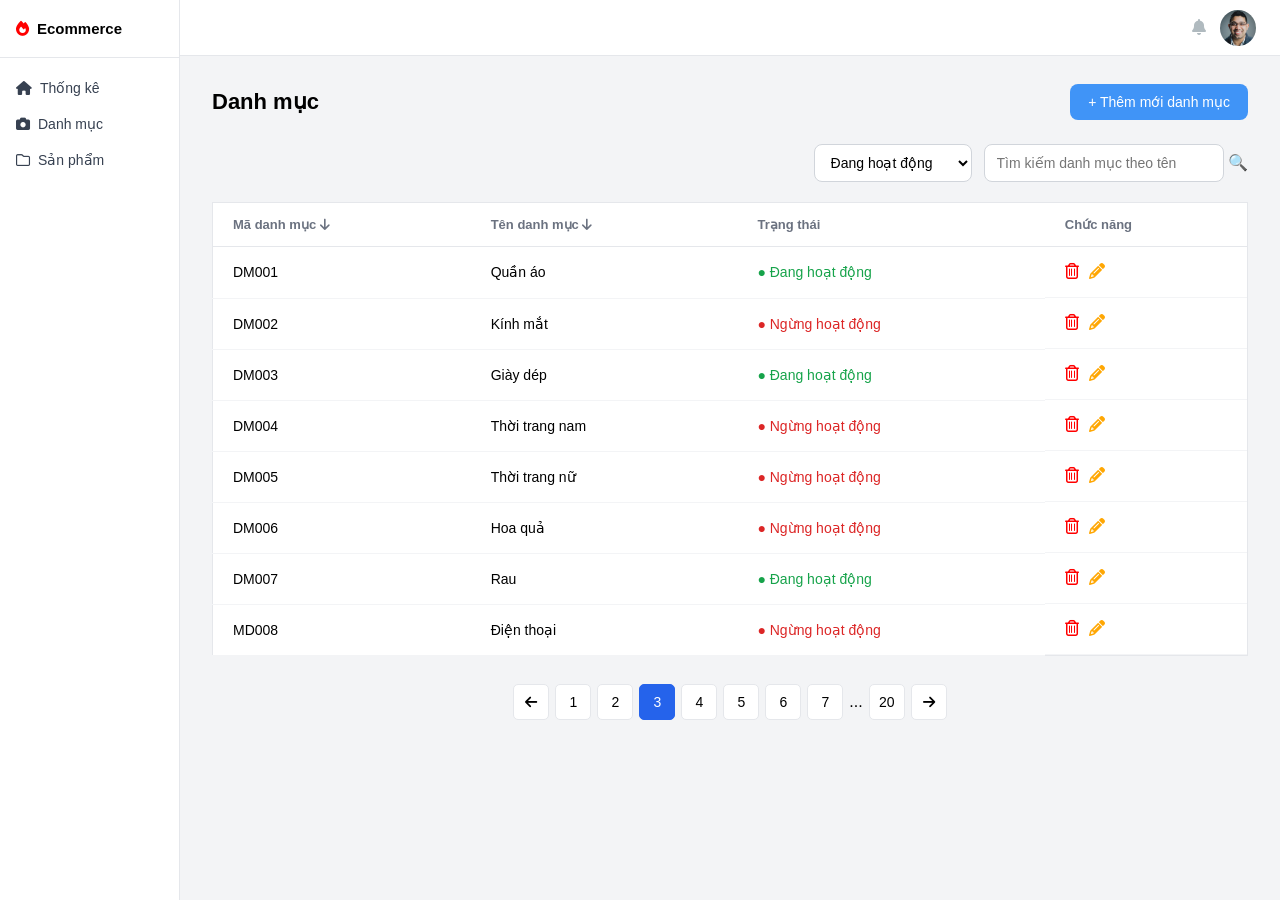
==== Project_Frontend_Fundamental/pages/category-manager.html @ 86f0e17f "Add files via upload" ====
<!DOCTYPE html>
<html lang="vi">
<head>
  <meta charset="UTF-8" />
  <meta name="viewport" content="width=device-width, initial-scale=1.0"/>
  <title>Quản lý danh mục</title>
  <link rel="stylesheet" href="../css/category-manager.css"/>
  <link rel="stylesheet" href="https://cdnjs.cloudflare.com/ajax/libs/font-awesome/6.5.0/css/all.min.css">
</head>
<body>

  <div class="layout">

    <aside class="sidebar">
      <div class="sidebar__logo">
        <span class="logo-icon"><i class="fa-solid fa-fire"></i></span>
        <span class="logo-text">Ecommerce</span>
      </div>
      <nav class="sidebar__nav">
        <a href="#" class="nav-item">
          <span class="nav-icon"><i class="fa-solid fa-house"></i></span> Thống kê
        </a>
        <a href="#" class="nav-item nav-item--active">
          <span class="nav-icon"><i class="fa-solid fa-camera"></i></span> Danh mục
        </a>
        <a href="#" class="nav-item">
          <span class="nav-icon"><i class="fa-regular fa-folder"></i></span> Sản phẩm
        </a>
      </nav>
    </aside>

    <div class="main">

      <header class="topbar">
        <div class="topbar_right">
          <span class="topbar_bell"><i class="fa-solid fa-bell"></i></span>
          <img class="topbar_avatar" src="../assets/anh1.png" alt="avatar" />
        </div>
      </header>

      <div class="content">

        <div class="page-header">
          <h1 class="page-title">Danh mục</h1>
          <button class="btn-add">+ Thêm mới danh mục</button>
        </div>

        <div class="filters">
          <select class="select-filter">
            <option>Đang hoạt động</option>
            <option>Ngừng hoạt động</option>
            <option>Tất cả</option>
          </select>
          <div class="search-wrap">
            <input type="text" class="search-input" placeholder="Tìm kiếm danh mục theo tên" />
            <span class="search-icon">🔍</span>
          </div>
        </div>

        <table class="table">
          <thead>
            <tr>
              <th>Mã danh mục <i class="fa-solid fa-arrow-down"></i></th>
              <th>Tên danh mục <i class="fa-solid fa-arrow-down"></i></th>
              <th>Trạng thái</th>
              <th>Chức năng</th>
            </tr>
          </thead>
          <tbody>
            <tr>
              <td>DM001</td>
              <td>Quần áo</td>
              <td><span class="badge badge-active">● Đang hoạt động</span></td>
              <td class="actions">
                <button class="btn-delete"><i class="fa-regular fa-trash-can"></i></button>
                <button class="btn-edit"><i class="fa-solid fa-pencil"></i></i></button>
              </td>
            </tr>
            <tr>
              <td>DM002</td>
              <td>Kính mắt</td>
              <td><span class="badge badge-inactive">● Ngừng hoạt động</span></td>
              <td class="actions">
                <button class="btn-delete"><i class="fa-regular fa-trash-can"></i></button>
                <button class="btn-edit"><i class="fa-solid fa-pencil"></i></i></button>
              </td>
            </tr>
            <tr>
              <td>DM003</td>
              <td>Giày dép</td>
              <td><span class="badge badge-active">● Đang hoạt động</span></td>
              <td class="actions">
               <button class="btn-delete"><i class="fa-regular fa-trash-can"></i></button>
                <button class="btn-edit"><i class="fa-solid fa-pencil"></i></i></button>
              </td>
            </tr>
            <tr>
              <td>DM004</td>
              <td>Thời trang nam</td>
              <td><span class="badge badge-inactive">● Ngừng hoạt động</span></td>
              <td class="actions">
                <button class="btn-delete"><i class="fa-regular fa-trash-can"></i></button>
                <button class="btn-edit"><i class="fa-solid fa-pencil"></i></i></button>
              </td>
            </tr>
            <tr>
              <td>DM005</td>
              <td>Thời trang nữ</td>
              <td><span class="badge badge-inactive">● Ngừng hoạt động</span></td>
              <td class="actions">
                <button class="btn-delete"><i class="fa-regular fa-trash-can"></i></button>
                <button class="btn-edit"><i class="fa-solid fa-pencil"></i></i></button>
              </td>
            </tr>
            <tr>
              <td>DM006</td>
              <td>Hoa quả</td>
              <td><span class="badge badge-inactive">● Ngừng hoạt động</span></td>
              <td class="actions">
                <button class="btn-delete"><i class="fa-regular fa-trash-can"></i></button>
                <button class="btn-edit"><i class="fa-solid fa-pencil"></i></i></button>
              </td>
            </tr>
            <tr>
              <td>DM007</td>
              <td>Rau</td>
              <td><span class="badge badge-active">● Đang hoạt động</span></td>
              <td class="actions">
                <button class="btn-delete"><i class="fa-regular fa-trash-can"></i></button>
                <button class="btn-edit"><i class="fa-solid fa-pencil"></i></i></button>
              </td>
            </tr>
            <tr>
              <td>MD008</td>
              <td>Điện thoại</td>
              <td><span class="badge badge-inactive">● Ngừng hoạt động</span></td>
              <td class="actions">
                <button class="btn-delete"><i class="fa-regular fa-trash-can"></i></button>
                <button class="btn-edit"><i class="fa-solid fa-pencil"></i></i></button>
              </td>
            </tr>
          </tbody>
        </table>

        <div class="number-pages">
          <button class="page-btn"><i class="fa-solid fa-arrow-left"></i></button>
          <button class="page-btn">1</button>
          <button class="page-btn">2</button>
          <button class="page-btn page-btn-active">3</button>
          <button class="page-btn">4</button>
          <button class="page-btn">5</button>
          <button class="page-btn">6</button>
          <button class="page-btn">7</button>
          <span class="page-dots">...</span>
          <button class="page-btn">20</button>
          <button class="page-btn"><i class="fa-solid fa-arrow-right"></i></button>
        </div>

      </div>
    </div>
  </div>

</body>
</html>
---- Project_Frontend_Fundamental/css/category-manager.css ----
* {
  margin: 0;
  padding: 0;
  box-sizing: border-box;
}

body {
  font-family: Arial, sans-serif;
  background-color: #F3F4F6;
}

.layout {
  display: flex;
  min-height: 100vh;
}

.sidebar {
  width: 180px;
  background-color: #ffffff;
  border-right: 1px solid #E5E7EB;
}

.sidebar__logo {
  display: flex;
  align-items: center;
  gap: 8px;
  padding: 20px 16px;
  font-size: 15px;
  font-weight: bold;
  border-bottom: 1px solid #E5E7EB;
}

.logo-icon {
  color: red;
}
.sidebar__nav {
  padding: 12px 0;
}

.nav-item {
  display: flex;
  align-items: center;
  gap: 8px;
  padding: 10px 16px;
  font-size: 14px;
  color: #374151;
  text-decoration: none;
}

.nav-item:hover {
  background-color: #F3F4F6;
}

.nav-item-active {
  background-color: #EFF6FF;
  color: #2563EB;
  font-weight: bold;
}

.main {
  flex: 1;
}

.topbar {
  background-color: #ffffff;
  border-bottom: 1px solid #E5E7EB;
  height: 56px;
  display: flex;
  align-items: center;
  justify-content: flex-end;
  padding: 0 24px;
}

.topbar_right {
  display: flex;
  align-items: center;
  gap: 14px;
}

.topbar_bell {
  color: #B0BABF;
}

.topbar_avatar {
  width: 36px;
  height: 36px;
  border-radius: 50%;
}

.content {
  padding: 28px 32px;
}

.page-header {
  display: flex;
  align-items: center;
  justify-content: space-between;
  margin-bottom: 24px;
}

.page-title {
  font-size: 22px;
  font-weight: bold;
}

.btn-add {
  background-color: #4094F7;
  color: #ffffff;
  border: none;
  border-radius: 8px;
  padding: 10px 18px;
  font-size: 14px;
  cursor: pointer;
}

.btn-add:hover {
  background-color: #1D4ED8;
}

.filters {
  display: flex;
  justify-content: flex-end;
  gap: 12px;
  margin-bottom: 20px;
}

.select-filter {
  height: 38px;
  padding: 0 12px;
  border: 1px solid #D1D5DB;
  border-radius: 8px;
  font-size: 14px;
  background-color: #ffffff;
}

.search-input {
  height: 38px;
  padding: 0 12px;
  border: 1px solid #D1D5DB;
  border-radius: 8px;
  font-size: 14px;
  background-color: #ffffff;
  width: 240px;
  outline: none;
}

.search-input:focus {
  border-color: #2563EB;
}

.table {
  width: 100%;
  border-collapse: collapse;
  background-color: #ffffff;
  border: 1px solid #E5E7EB;
}

.table th {
  text-align: left;
  padding: 14px 20px;
  font-size: 13px;
  color: #6B7280;
  border-bottom: 1px solid #E5E7EB;
}

.table td {
  padding: 16px 20px;
  font-size: 14px;
  border-bottom: 1px solid #F3F4F6;
}

.table tbody tr:hover {
  background-color: #F9FAFB;
}

.badge-active {
  color: #16A34A;
}

.badge-inactive {
  color: #DC2626;
}

.actions {
  display: flex;
  gap: 10px;
}

.btn-delete,
.btn-edit {
  background: none;
  border: none;
  font-size: 16px;
  cursor: pointer;
}
.btn-delete {
    color: red;
}

.btn-edit {
  color: #FFA703;
}

.number-pages {
  display: flex;
  align-items: center;
  justify-content: center;
  gap: 6px;
  margin-top: 28px;
}

.page-btn {
  width: 36px;
  height: 36px;
  border: 1px solid #E5E7EB;
  background-color: #ffffff;
  font-size: 14px;
  cursor: pointer;
  border-radius: 5px;
}

.page-btn:hover {
  background-color: #F3F4F6;
}

.page-btn-active {
  background-color: #2563EB;
  color: #ffffff;
  border-color: #2563EB;
}
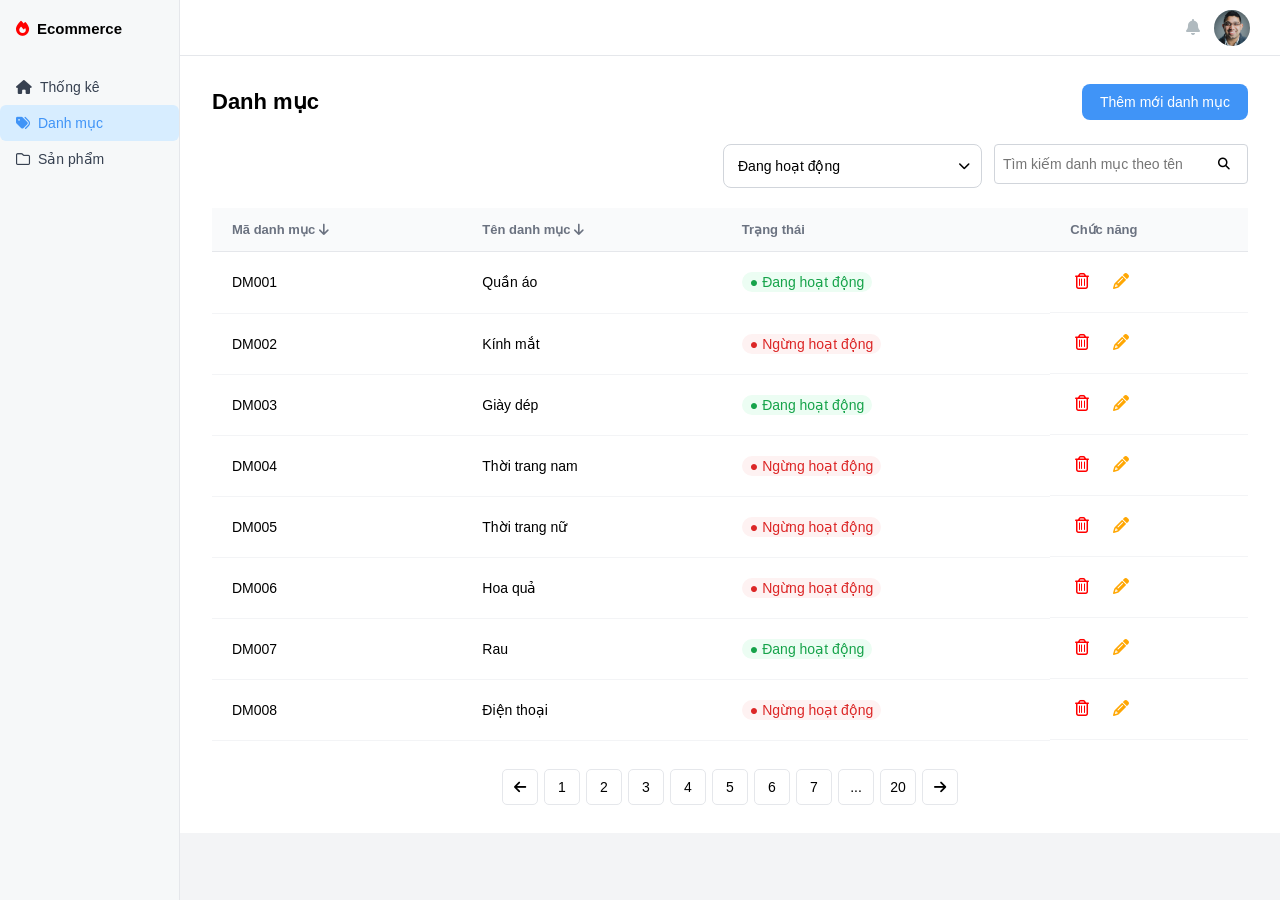
==== commit eb28f1ae: "Add files via upload" ====
--- a/Project_Frontend_Fundamental/pages/category-manager.html
+++ b/Project_Frontend_Fundamental/pages/category-manager.html
@@ -1,5 +1,5 @@
 <!DOCTYPE html>
-<html lang="vi">
+<html lang="en">
 <head>
   <meta charset="UTF-8" />
   <meta name="viewport" content="width=device-width, initial-scale=1.0"/>
@@ -17,13 +17,15 @@
         <span class="logo-text">Ecommerce</span>
       </div>
       <nav class="sidebar__nav">
-        <a href="#" class="nav-item">
+        <a href="../pages/dashboard.html" class="nav-item">
           <span class="nav-icon"><i class="fa-solid fa-house"></i></span> Thống kê
         </a>
-        <a href="#" class="nav-item nav-item--active">
-          <span class="nav-icon"><i class="fa-solid fa-camera"></i></span> Danh mục
+        <div class="manager">
+        <a href="../pages/category-manager.html" class="nav-item nav-item--active">
+          <span class="nav-icon"><i class="fa-solid fa-tags"></i></span> Danh mục
         </a>
-        <a href="#" class="nav-item">
+        </div>
+        <a href="../pages/product-manager.html" class="nav-item">
           <span class="nav-icon"><i class="fa-regular fa-folder"></i></span> Sản phẩm
         </a>
       </nav>
@@ -34,7 +36,7 @@
       <header class="topbar">
         <div class="topbar_right">
           <span class="topbar_bell"><i class="fa-solid fa-bell"></i></span>
-          <img class="topbar_avatar" src="../assets/anh1.png" alt="avatar" />
+          <img class="topbar_avatar" src="../assets/images/anh1.png" alt="avatar" />
         </div>
       </header>
 
@@ -42,18 +44,21 @@
 
         <div class="page-header">
           <h1 class="page-title">Danh mục</h1>
-          <button class="btn-add">+ Thêm mới danh mục</button>
+          <button class="btn-add" onclick="openModal()">Thêm mới danh mục</button>
         </div>
 
         <div class="filters">
+          <div class="filter-select">
           <select class="select-filter">
             <option>Đang hoạt động</option>
             <option>Ngừng hoạt động</option>
             <option>Tất cả</option>
           </select>
+          <i class="fa-solid fa-chevron-down"></i>
+          </div>
           <div class="search-wrap">
             <input type="text" class="search-input" placeholder="Tìm kiếm danh mục theo tên" />
-            <span class="search-icon">🔍</span>
+            <i class="fa-solid fa-magnifying-glass"></i>
           </div>
         </div>
 
@@ -72,8 +77,8 @@
               <td>Quần áo</td>
               <td><span class="badge badge-active">● Đang hoạt động</span></td>
               <td class="actions">
-                <button class="btn-delete"><i class="fa-regular fa-trash-can"></i></button>
-                <button class="btn-edit"><i class="fa-solid fa-pencil"></i></i></button>
+                <button class="btn-delete" onclick="openModelDelete('Quần áo')"><i class="fa-regular fa-trash-can"></i></button>
+                <button class="btn-edit" onclick="openModalEdit('DM001', 'Quần áo', 'active')"><i class="fa-solid fa-pencil"></i></i></button>
               </td>
             </tr>
             <tr>
@@ -81,8 +86,8 @@
               <td>Kính mắt</td>
               <td><span class="badge badge-inactive">● Ngừng hoạt động</span></td>
               <td class="actions">
-                <button class="btn-delete"><i class="fa-regular fa-trash-can"></i></button>
-                <button class="btn-edit"><i class="fa-solid fa-pencil"></i></i></button>
+                <button class="btn-delete" onclick="openModelDelete('Kính mắt')"><i class="fa-regular fa-trash-can"></i></button>
+                <button class="btn-edit" onclick="openModalEdit('DM002', 'Kính mắt', 'inactive')"><i class="fa-solid fa-pencil"></i></i></button>
               </td>
             </tr>
             <tr>
@@ -90,8 +95,8 @@
               <td>Giày dép</td>
               <td><span class="badge badge-active">● Đang hoạt động</span></td>
               <td class="actions">
-               <button class="btn-delete"><i class="fa-regular fa-trash-can"></i></button>
-                <button class="btn-edit"><i class="fa-solid fa-pencil"></i></i></button>
+               <button class="btn-delete" onclick="openModelDelete('Giày dép')"><i class="fa-regular fa-trash-can"></i></button>
+                <button class="btn-edit" onclick="openModalEdit('DM003', 'Giày dép', 'active')"><i class="fa-solid fa-pencil"></i></i></button>
               </td>
             </tr>
             <tr>
@@ -99,8 +104,8 @@
               <td>Thời trang nam</td>
               <td><span class="badge badge-inactive">● Ngừng hoạt động</span></td>
               <td class="actions">
-                <button class="btn-delete"><i class="fa-regular fa-trash-can"></i></button>
-                <button class="btn-edit"><i class="fa-solid fa-pencil"></i></i></button>
+                <button class="btn-delete" onclick="openModelDelete('Thời trang nam')"><i class="fa-regular fa-trash-can"></i></button>
+                <button class="btn-edit" onclick="openModalEdit('DM004', 'Thời trang nam', 'inactive')"><i class="fa-solid fa-pencil"></i></i></button>
               </td>
             </tr>
             <tr>
@@ -108,8 +113,8 @@
               <td>Thời trang nữ</td>
               <td><span class="badge badge-inactive">● Ngừng hoạt động</span></td>
               <td class="actions">
-                <button class="btn-delete"><i class="fa-regular fa-trash-can"></i></button>
-                <button class="btn-edit"><i class="fa-solid fa-pencil"></i></i></button>
+                <button class="btn-delete" onclick="openModelDelete('Thời trang nữ')"><i class="fa-regular fa-trash-can"></i></button>
+                <button class="btn-edit" onclick="openModalEdit('DM005', 'Thời trang nữ', 'inactive')"><i class="fa-solid fa-pencil"></i></i></button>
               </td>
             </tr>
             <tr>
@@ -117,8 +122,8 @@
               <td>Hoa quả</td>
               <td><span class="badge badge-inactive">● Ngừng hoạt động</span></td>
               <td class="actions">
-                <button class="btn-delete"><i class="fa-regular fa-trash-can"></i></button>
-                <button class="btn-edit"><i class="fa-solid fa-pencil"></i></i></button>
+                <button class="btn-delete" onclick="openModelDelete('Hoa quả')"><i class="fa-regular fa-trash-can"></i></button>
+                <button class="btn-edit" onclick="openModalEdit('DM006', 'Hoa quả', 'inactive')"><i class="fa-solid fa-pencil"></i></i></button>
               </td>
             </tr>
             <tr>
@@ -126,17 +131,17 @@
               <td>Rau</td>
               <td><span class="badge badge-active">● Đang hoạt động</span></td>
               <td class="actions">
-                <button class="btn-delete"><i class="fa-regular fa-trash-can"></i></button>
-                <button class="btn-edit"><i class="fa-solid fa-pencil"></i></i></button>
-              </td>
-            </tr>
-            <tr>
-              <td>MD008</td>
+                <button class="btn-delete" onclick="openModelDelete('Rau')"><i class="fa-regular fa-trash-can"></i></button>
+                <button class="btn-edit" onclick="openModalEdit('DM007', 'Rau', 'active')"><i class="fa-solid fa-pencil"></i></i></button>
+              </td>
+            </tr>
+            <tr>
+              <td>DM008</td>
               <td>Điện thoại</td>
               <td><span class="badge badge-inactive">● Ngừng hoạt động</span></td>
               <td class="actions">
-                <button class="btn-delete"><i class="fa-regular fa-trash-can"></i></button>
-                <button class="btn-edit"><i class="fa-solid fa-pencil"></i></i></button>
+                <button class="btn-delete" onclick="openModelDelete('Điện thoại')"><i class="fa-regular fa-trash-can"></i></button>
+                <button class="btn-edit" onclick="openModalEdit('DM008', 'Điện thoại', 'inactive')"><i class="fa-solid fa-pencil"></i></i></button>
               </td>
             </tr>
           </tbody>
@@ -146,12 +151,12 @@
           <button class="page-btn"><i class="fa-solid fa-arrow-left"></i></button>
           <button class="page-btn">1</button>
           <button class="page-btn">2</button>
-          <button class="page-btn page-btn-active">3</button>
+          <button class="page-btn">3</button>
           <button class="page-btn">4</button>
           <button class="page-btn">5</button>
           <button class="page-btn">6</button>
           <button class="page-btn">7</button>
-          <span class="page-dots">...</span>
+          <button class="page-btn">...</button>
           <button class="page-btn">20</button>
           <button class="page-btn"><i class="fa-solid fa-arrow-right"></i></button>
         </div>
@@ -160,5 +165,123 @@
     </div>
   </div>
 
+  <div class="modal-overlay" id="modalOverlay" onclick="closeModal()"></div>
+  <div class="modal" id="modal">
+    <div class="modal-header">
+      <h2 class="modal-title">Thêm mới danh mục</h2>
+      <button class="modal-close" onclick="closeModal()"><i class="fa-solid fa-xmark"></i></button>
+    </div>
+    <div class="modal-body">
+      <div class="form-group">
+        <label class="form-label">Mã danh mục <span class="required">*</span></label>
+        <input type="text" class="form-input" placeholder="" />
+      </div>
+      <div class="form-group">
+        <label class="form-label">Tên danh mục <span class="required">*</span></label>
+        <input type="text" class="form-input" placeholder="" />
+      </div>
+      <div class="form-group">
+        <label class="form-label">Trạng thái</label>
+        <div class="radio-group">
+          <label class="radio-label">
+            <input type="radio" name="status" value="active" checked />
+            <span>Đang hoạt động</span>
+          </label>
+          <label class="radio-label">
+            <input type="radio" name="status" value="inactive" />
+            <span>Ngừng hoạt động</span>
+          </label>
+        </div>
+      </div>
+    </div>
+    <div class="modal-footer">
+      <button class="btn-cancel" onclick="closeModal()">Hủy</button>
+      <button class="btn-submit">Thêm</button>
+    </div>
+  </div>
+
+  <div class="modal" id="modalEdit">
+    <div class="modal-header">
+      <h2 class="modal-title">Cập nhật danh mục</h2>
+      <button class="modal-close" onclick="closeModalEdit()"><i class="fa-solid fa-xmark"></i></button>
+    </div>
+    <div class="modal-body">
+      <div class="form-group">
+        <label class="form-label">Mã danh mục <span class="required">*</span></label>
+        <input type="text" class="form-input" id="editID"/>
+      </div>
+      <div class="form-group">
+        <label class="form-label">Tên danh mục <span class="required">*</span></label>
+        <input type="text" class="form-input" id="editName" />
+      </div>
+      <div class="form-group">
+        <label class="form-label">Trạng thái</label>
+        <div class="radio-group">
+          <label class="radio-label">
+            <input type="radio" name="editStatus" value="active" checked />
+            <span>Đang hoạt động</span>
+          </label>
+          <label class="radio-label">
+            <input type="radio" name="editStatus" value="inactive" />
+            <span>Ngừng hoạt động</span>
+          </label>
+        </div>
+      </div>
+    </div>
+    <div class="modal-footer">
+      <button class="btn-cancel" onclick="closeModalEdit()">Hủy</button>
+      <button class="btn-submit">Lưu</button>
+    </div>
+  </div>
+
+  <div class="modal" id="modal-del">
+    <div class="modal-delete">
+      <div class="icon-error"><i class="fa-solid fa-circle-exclamation"></i></div>
+      <h2>Xác nhận</h2>
+      <p id="deleteName"></p>
+      <div>
+        <button class="btn-cancel" onclick="closeModalDelete()">Hủy</button>
+        <button class="btn-submit-delete">Xóa</button>
+      </div>
+    </div>
+  </div>
+
+
+  <script>
+    function openModal() {
+      document.getElementById('modal').classList.add('active');
+      document.getElementById('modalOverlay').classList.add('active');
+    }
+    function closeModal() {
+      document.getElementById('modal').classList.remove('active');
+      document.getElementById('modalOverlay').classList.remove('active');
+    }
+
+    function openModalEdit(id, name, status) {
+    document.getElementById('editID').value = id;
+    document.getElementById('editName').value = name;
+    const radios = document.querySelectorAll('input[name="editStatus"]');
+    radios.forEach(r => r.checked = (r.value === status));
+    document.getElementById('modalEdit').classList.add('active');
+    document.getElementById('modalOverlay').classList.add('active');
+    }
+
+    function closeModalEdit() {
+      document.getElementById('modalEdit').classList.remove('active');
+      document.getElementById('modalOverlay').classList.remove('active');
+    }
+
+    function openModelDelete(name) {
+    document.getElementById('deleteName').textContent =
+      `Bạn có chắc chắn muốn xóa danh mục "${name}" khỏi hệ thống không?`;
+    document.getElementById('modal-del').classList.add('active');
+    document.getElementById('modalOverlay').classList.add('active');
+  }
+  function closeModalDelete() {
+    document.getElementById('modal-del').classList.remove('active');
+    document.getElementById('modalOverlay').classList.remove('active');
+  }
+  </script>
+
 </body>
 </html>
--- a/Project_Frontend_Fundamental/css/category-manager.css
+++ b/Project_Frontend_Fundamental/css/category-manager.css
@@ -14,9 +14,10 @@
   min-height: 100vh;
 }
 
+
 .sidebar {
   width: 180px;
-  background-color: #ffffff;
+  background: rgba(246, 248, 249, 1);
   border-right: 1px solid #E5E7EB;
 }
 
@@ -27,7 +28,6 @@
   padding: 20px 16px;
   font-size: 15px;
   font-weight: bold;
-  border-bottom: 1px solid #E5E7EB;
 }
 
 .logo-icon {
@@ -68,7 +68,7 @@
   display: flex;
   align-items: center;
   justify-content: flex-end;
-  padding: 0 24px;
+  padding: 0 30px;
 }
 
 .topbar_right {
@@ -89,6 +89,7 @@
 
 .content {
   padding: 28px 32px;
+  background: rgba(255, 255, 255, 1);
 }
 
 .page-header {
@@ -104,7 +105,7 @@
 }
 
 .btn-add {
-  background-color: #4094F7;
+  background-color: rgba(64, 148, 247, 1);
   color: #ffffff;
   border: none;
   border-radius: 8px;
@@ -125,22 +126,44 @@
 }
 
 .select-filter {
-  height: 38px;
-  padding: 0 12px;
+  width: 259px;
+  gap: 8px;
+  height: 44px;
+  padding: 10px 14px 10px 14px;
   border: 1px solid #D1D5DB;
   border-radius: 8px;
   font-size: 14px;
+  background-color: #ffffff;;
+  appearance: none;
   background-color: #ffffff;
+  position: relative;
+}
+
+.filter-select i {
+  position: absolute;
+  right: 310px;
+  top: 160px;
+  font-size: 12px;
+  pointer-events: none;
+}
+
+.search-wrap i {
+  position: absolute;
+  right: 50px;
+  top: 158px;
+  font-size: 12px;
+  pointer-events: none;
 }
 
 .search-input {
-  height: 38px;
-  padding: 0 12px;
+  gap: 16px;
+  height: 40px;
+  padding: 8px;
   border: 1px solid #D1D5DB;
-  border-radius: 8px;
+  border-radius: 4px;
   font-size: 14px;
   background-color: #ffffff;
-  width: 240px;
+  width: 254px;
   outline: none;
 }
 
@@ -153,6 +176,7 @@
   border-collapse: collapse;
   background-color: #ffffff;
   border: 1px solid #E5E7EB;
+  border: none;
 }
 
 .table th {
@@ -169,16 +193,26 @@
   border-bottom: 1px solid #F3F4F6;
 }
 
+.table thead {
+  background: rgba(249, 250, 251, 1);
+}
+
 .table tbody tr:hover {
   background-color: #F9FAFB;
 }
 
 .badge-active {
   color: #16A34A;
+  background: rgba(236, 253, 243, 1);
+  padding: 2px 8px;
+  border-radius: 16px;
 }
 
 .badge-inactive {
   color: #DC2626;
+  background: rgba(254, 242, 242, 1);
+  padding: 2px 8px;
+  border-radius: 16px;
 }
 
 .actions {
@@ -188,6 +222,8 @@
 
 .btn-delete,
 .btn-edit {
+  padding: 5px;
+  margin-right: 4px;
   background: none;
   border: none;
   font-size: 16px;
@@ -227,4 +263,226 @@
   background-color: #2563EB;
   color: #ffffff;
   border-color: #2563EB;
-}+}
+
+.manager {
+  background: rgba(215, 237, 255, 1);
+  border-radius: 6px;
+}
+.manager .nav-item {
+  color: rgba(64, 148, 247, 1);
+}
+
+
+/* suất hiện ;) */
+.modal-overlay {
+  display: none;
+  position: fixed;
+  inset: 0;
+  background: rgba(0, 0, 0, 0.45);
+  z-index: 100;
+}
+
+.modal-overlay.active {
+  display: block;
+}
+
+.modal {
+  display: none;
+  position: fixed;
+  top: 50%;
+  left: 50%;
+  transform: translate(-50%, -50%);
+  z-index: 200;
+  background: #ffffff;
+  border-radius: 8px;
+  width: 700px;
+  height: 417px;
+  max-width: 95vw;
+  box-shadow: 0 8px 32px rgba(0,0,0,0.18);
+}
+
+.modal.active {
+  display: block;
+}
+
+.modal-header {
+  display: flex;
+  align-items: center;
+  justify-content: space-between;
+  padding: 23px 24px;
+}
+
+.modal-title {
+  font-size: 20px;
+  font-weight: 600;
+  color: #111827;
+}
+
+.modal-close {
+  background: none;
+  border: none;
+  font-size: 18px;
+  color: #6B7280;
+  cursor: pointer;
+}
+
+.modal-close:hover {
+  color: #111827;
+}
+
+.modal-body {
+  padding: 24px 0px;
+  display: flex;
+  flex-direction: column;
+  gap: 18px;
+  border-bottom: 1px solid rgba(161, 161, 170, 1);
+  margin: 0 24px; 
+}
+
+.form-group {
+  display: flex;
+  flex-direction: column;
+  gap: 6px;
+}
+
+.form-label {
+  font-size: 14px;
+  font-weight: 600;
+  color: rgba(52, 64, 84, 1);
+
+}
+
+.required {
+  color: #DC2626;
+}
+
+.form-input {
+  height: 42px;
+  border: 1px solid #D1D5DB;
+  border-radius: 8px;
+  padding: 0 14px;
+  font-size: 14px;
+  outline: none;
+  color: #111827;
+}
+
+.form-input:focus {
+  border-color: #4094F7;
+}
+
+.radio-group {
+  display: flex;
+  gap: 24px;
+  align-items: center;
+  margin-top: 4px;
+}
+
+.radio-label {
+  display: flex;
+  align-items: center;
+  gap: 8px;
+  font-size: 14px;
+  color: #374151;
+  cursor: pointer;
+}
+
+.radio-label input[type="radio"] {
+  accent-color: #2563EB;
+  width: 16px;
+  height: 16px;
+  cursor: pointer;
+}
+
+.radio-label input[type="radio"] {
+  appearance: none;
+  -webkit-appearance: none;
+  width: 18px;
+  height: 18px;
+  border: 2px solid #D1D5DB;
+  border-radius: 50%;
+  cursor: pointer;
+  position: relative;
+  flex-shrink: 0;
+}
+
+.radio-label input[type="radio"]:checked {
+  border-color: #2563EB;
+  background-color: #2563EB;
+}
+
+.radio-label input[type="radio"]:checked::after {
+  content: '';
+  position: absolute;
+  top: 45%;
+  left: 50%;
+  transform: translate(-50%, -50%) rotate(45deg);
+  width: 3px;
+  height: 8px;
+  border-right: 2px solid #ffffff;
+  border-bottom: 2px solid #ffffff;
+}
+
+.modal-footer {
+  display: flex;
+  justify-content: flex-end;
+  gap: 10px;
+  padding: 24px 24px;
+}
+
+.btn-cancel {
+  height: 44px;
+  padding: 13px 20px;
+  border: 1px solid #D1D5DB;
+  border-radius: 8px;
+  background: #ffffff;
+  font-size: 17px;
+  color: #374151;
+  cursor: pointer;
+  font-weight: 500;
+}
+
+.btn-cancel:hover {
+  background: #F9FAFB;
+}
+
+.btn-submit {
+  height: 44px;
+  width: 86px;
+  padding: 13px 20px;
+  border: none;
+  border-radius: 10px;
+  background: rgba(0, 122, 255, 1);
+  font-size: 17px;
+  color: #ffffff;
+  cursor: pointer;
+  font-weight: 500;
+}
+
+.btn-submit:hover {
+  background: #1D4ED8;
+}
+
+
+
+
+
+.btn-submit-delete {
+  height: 44px;
+  width: 86px;
+  padding: 13px 20px;
+  border: none;
+  border-radius: 10px;
+  background: rgba(217, 45, 32, 1);
+  font-size: 17px;
+  color: #ffffff;
+  cursor: pointer;
+  font-weight: 500;
+}
+
+.modal-delete {
+  width: 500px;
+  height: 268px;
+  background: rgba(255, 255, 255, 1);
+}
+
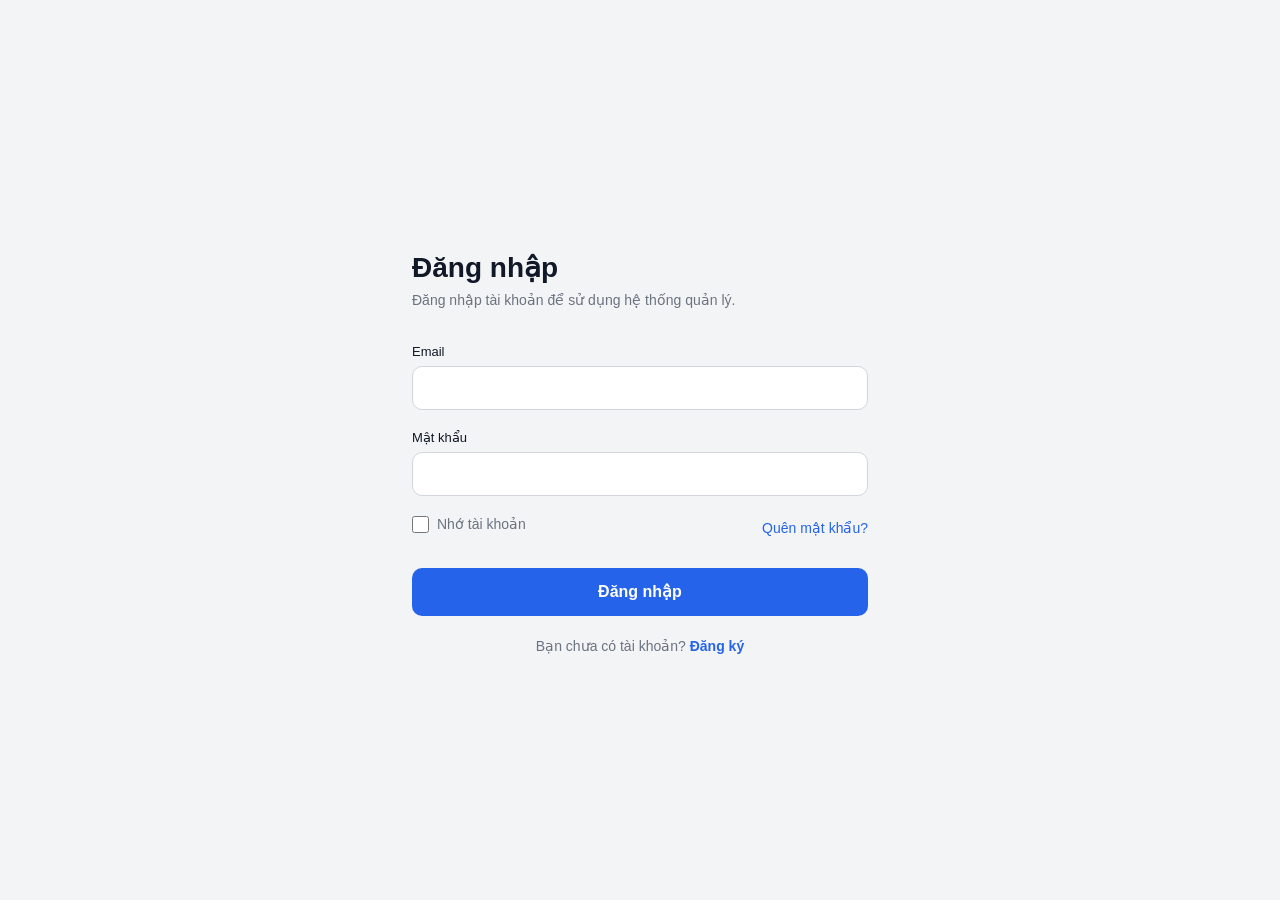
==== commit 58ebef90: "Add files via upload" ====
--- a/Project_Frontend_Fundamental/pages/category-manager.html
+++ b/Project_Frontend_Fundamental/pages/category-manager.html
@@ -6,6 +6,12 @@
   <title>Quản lý danh mục</title>
   <link rel="stylesheet" href="../css/category-manager.css"/>
   <link rel="stylesheet" href="https://cdnjs.cloudflare.com/ajax/libs/font-awesome/6.5.0/css/all.min.css">
+  <script>
+    let checkLogin = localStorage.getItem('login');
+    if (!checkLogin) {
+        window.location.href = "../pages/login.html";
+    }
+  </script>
 </head>
 <body>
 
@@ -49,15 +55,15 @@
 
         <div class="filters">
           <div class="filter-select">
-          <select class="select-filter">
-            <option>Đang hoạt động</option>
-            <option>Ngừng hoạt động</option>
-            <option>Tất cả</option>
+          <select class="select-filter" id="select-filter">
+            <option value="all">Tất cả</option>
+            <option value="active">Đang hoạt động</option>
+            <option value="inactive">Ngừng hoạt động</option>
           </select>
           <i class="fa-solid fa-chevron-down"></i>
           </div>
           <div class="search-wrap">
-            <input type="text" class="search-input" placeholder="Tìm kiếm danh mục theo tên" />
+            <input type="text" id="inputSearch" class="search-input" placeholder="Tìm kiếm danh mục theo tên" />
             <i class="fa-solid fa-magnifying-glass"></i>
           </div>
         </div>
@@ -65,100 +71,23 @@
         <table class="table">
           <thead>
             <tr>
-              <th>Mã danh mục <i class="fa-solid fa-arrow-down"></i></th>
-              <th>Tên danh mục <i class="fa-solid fa-arrow-down"></i></th>
+              <th >
+                Mã danh mục <i style="cursor:pointer;" onclick="toggleSort('id')" id="sortIconId" class="fa-solid fa-arrow-down"></i>
+              </th>
+              <th>
+                Tên danh mục <i style="cursor:pointer;" onclick="toggleSort('category_name')" id="sortIconName" class="fa-solid fa-arrow-down"></i>
+              </th>
               <th>Trạng thái</th>
               <th>Chức năng</th>
             </tr>
           </thead>
-          <tbody>
-            <tr>
-              <td>DM001</td>
-              <td>Quần áo</td>
-              <td><span class="badge badge-active">● Đang hoạt động</span></td>
-              <td class="actions">
-                <button class="btn-delete" onclick="openModelDelete('Quần áo')"><i class="fa-regular fa-trash-can"></i></button>
-                <button class="btn-edit" onclick="openModalEdit('DM001', 'Quần áo', 'active')"><i class="fa-solid fa-pencil"></i></i></button>
-              </td>
-            </tr>
-            <tr>
-              <td>DM002</td>
-              <td>Kính mắt</td>
-              <td><span class="badge badge-inactive">● Ngừng hoạt động</span></td>
-              <td class="actions">
-                <button class="btn-delete" onclick="openModelDelete('Kính mắt')"><i class="fa-regular fa-trash-can"></i></button>
-                <button class="btn-edit" onclick="openModalEdit('DM002', 'Kính mắt', 'inactive')"><i class="fa-solid fa-pencil"></i></i></button>
-              </td>
-            </tr>
-            <tr>
-              <td>DM003</td>
-              <td>Giày dép</td>
-              <td><span class="badge badge-active">● Đang hoạt động</span></td>
-              <td class="actions">
-               <button class="btn-delete" onclick="openModelDelete('Giày dép')"><i class="fa-regular fa-trash-can"></i></button>
-                <button class="btn-edit" onclick="openModalEdit('DM003', 'Giày dép', 'active')"><i class="fa-solid fa-pencil"></i></i></button>
-              </td>
-            </tr>
-            <tr>
-              <td>DM004</td>
-              <td>Thời trang nam</td>
-              <td><span class="badge badge-inactive">● Ngừng hoạt động</span></td>
-              <td class="actions">
-                <button class="btn-delete" onclick="openModelDelete('Thời trang nam')"><i class="fa-regular fa-trash-can"></i></button>
-                <button class="btn-edit" onclick="openModalEdit('DM004', 'Thời trang nam', 'inactive')"><i class="fa-solid fa-pencil"></i></i></button>
-              </td>
-            </tr>
-            <tr>
-              <td>DM005</td>
-              <td>Thời trang nữ</td>
-              <td><span class="badge badge-inactive">● Ngừng hoạt động</span></td>
-              <td class="actions">
-                <button class="btn-delete" onclick="openModelDelete('Thời trang nữ')"><i class="fa-regular fa-trash-can"></i></button>
-                <button class="btn-edit" onclick="openModalEdit('DM005', 'Thời trang nữ', 'inactive')"><i class="fa-solid fa-pencil"></i></i></button>
-              </td>
-            </tr>
-            <tr>
-              <td>DM006</td>
-              <td>Hoa quả</td>
-              <td><span class="badge badge-inactive">● Ngừng hoạt động</span></td>
-              <td class="actions">
-                <button class="btn-delete" onclick="openModelDelete('Hoa quả')"><i class="fa-regular fa-trash-can"></i></button>
-                <button class="btn-edit" onclick="openModalEdit('DM006', 'Hoa quả', 'inactive')"><i class="fa-solid fa-pencil"></i></i></button>
-              </td>
-            </tr>
-            <tr>
-              <td>DM007</td>
-              <td>Rau</td>
-              <td><span class="badge badge-active">● Đang hoạt động</span></td>
-              <td class="actions">
-                <button class="btn-delete" onclick="openModelDelete('Rau')"><i class="fa-regular fa-trash-can"></i></button>
-                <button class="btn-edit" onclick="openModalEdit('DM007', 'Rau', 'active')"><i class="fa-solid fa-pencil"></i></i></button>
-              </td>
-            </tr>
-            <tr>
-              <td>DM008</td>
-              <td>Điện thoại</td>
-              <td><span class="badge badge-inactive">● Ngừng hoạt động</span></td>
-              <td class="actions">
-                <button class="btn-delete" onclick="openModelDelete('Điện thoại')"><i class="fa-regular fa-trash-can"></i></button>
-                <button class="btn-edit" onclick="openModalEdit('DM008', 'Điện thoại', 'inactive')"><i class="fa-solid fa-pencil"></i></i></button>
-              </td>
-            </tr>
+          <tbody id="renderList">
+          
           </tbody>
         </table>
 
-        <div class="number-pages">
-          <button class="page-btn"><i class="fa-solid fa-arrow-left"></i></button>
-          <button class="page-btn">1</button>
-          <button class="page-btn">2</button>
-          <button class="page-btn">3</button>
-          <button class="page-btn">4</button>
-          <button class="page-btn">5</button>
-          <button class="page-btn">6</button>
-          <button class="page-btn">7</button>
-          <button class="page-btn">...</button>
-          <button class="page-btn">20</button>
-          <button class="page-btn"><i class="fa-solid fa-arrow-right"></i></button>
+        <div class="number-pages" id="pagination">
+
         </div>
 
       </div>
@@ -167,6 +96,7 @@
 
   <div class="modal-overlay" id="modalOverlay" onclick="closeModal()"></div>
   <div class="modal" id="modal">
+    <div class="modal-create">
     <div class="modal-header">
       <h2 class="modal-title">Thêm mới danh mục</h2>
       <button class="modal-close" onclick="closeModal()"><i class="fa-solid fa-xmark"></i></button>
@@ -174,21 +104,23 @@
     <div class="modal-body">
       <div class="form-group">
         <label class="form-label">Mã danh mục <span class="required">*</span></label>
-        <input type="text" class="form-input" placeholder="" />
+        <input type="text" class="form-input" id="inputId" placeholder="" />
+        <span class="error-msg" id="idErr">Không được để trống mã danh mục</span>
       </div>
       <div class="form-group">
         <label class="form-label">Tên danh mục <span class="required">*</span></label>
-        <input type="text" class="form-input" placeholder="" />
+        <input type="text" class="form-input" id="inputName" placeholder="" />
+        <span class="error-msg" id="nameErr">Không được để trống tên danh mục</span>
       </div>
       <div class="form-group">
         <label class="form-label">Trạng thái</label>
         <div class="radio-group">
           <label class="radio-label">
-            <input type="radio" name="status" value="active" checked />
+            <input type="radio" name="status" id="inputStatus" value="active" checked />
             <span>Đang hoạt động</span>
           </label>
           <label class="radio-label">
-            <input type="radio" name="status" value="inactive" />
+            <input type="radio" name="status" id="inputStatus" value="inactive" />
             <span>Ngừng hoạt động</span>
           </label>
         </div>
@@ -196,11 +128,13 @@
     </div>
     <div class="modal-footer">
       <button class="btn-cancel" onclick="closeModal()">Hủy</button>
-      <button class="btn-submit">Thêm</button>
+      <button class="btn-submit" onclick="validateCreate()">Thêm</button>
+    </div>
     </div>
   </div>
 
   <div class="modal" id="modalEdit">
+    <div class="modal-edit">
     <div class="modal-header">
       <h2 class="modal-title">Cập nhật danh mục</h2>
       <button class="modal-close" onclick="closeModalEdit()"><i class="fa-solid fa-xmark"></i></button>
@@ -209,20 +143,23 @@
       <div class="form-group">
         <label class="form-label">Mã danh mục <span class="required">*</span></label>
         <input type="text" class="form-input" id="editID"/>
+        <input type="hidden" id="editOriginalID">
+        <span class="error-msg" id="idEditErr">Không được để trống mã danh mục</span>
       </div>
       <div class="form-group">
         <label class="form-label">Tên danh mục <span class="required">*</span></label>
         <input type="text" class="form-input" id="editName" />
+        <span class="error-msg" id="nameEditErr">Không được để trống tên danh mục</span>
       </div>
       <div class="form-group">
         <label class="form-label">Trạng thái</label>
         <div class="radio-group">
           <label class="radio-label">
-            <input type="radio" name="editStatus" value="active" checked />
+            <input type="radio" name="editStatus" id="inputStatus" value="active" checked />
             <span>Đang hoạt động</span>
           </label>
           <label class="radio-label">
-            <input type="radio" name="editStatus" value="inactive" />
+            <input type="radio" name="editStatus" id="inputStatus" value="inactive" />
             <span>Ngừng hoạt động</span>
           </label>
         </div>
@@ -230,18 +167,21 @@
     </div>
     <div class="modal-footer">
       <button class="btn-cancel" onclick="closeModalEdit()">Hủy</button>
-      <button class="btn-submit">Lưu</button>
-    </div>
+      <button class="btn-submit" onclick="editCategory()">Lưu</button>
+    </div>
+  </div>
   </div>
 
   <div class="modal" id="modal-del">
     <div class="modal-delete">
       <div class="icon-error"><i class="fa-solid fa-circle-exclamation"></i></div>
-      <h2>Xác nhận</h2>
-      <p id="deleteName"></p>
-      <div>
+      <div class="del-body">
+        <h2>Xác nhận</h2>
+        <p id="deleteName"></p>
+      </div>
+      <div class="del-footer">
         <button class="btn-cancel" onclick="closeModalDelete()">Hủy</button>
-        <button class="btn-submit-delete">Xóa</button>
+        <button class="btn-submit-delete" onclick="delCategory()">Xóa</button>
       </div>
     </div>
   </div>
@@ -259,6 +199,7 @@
 
     function openModalEdit(id, name, status) {
     document.getElementById('editID').value = id;
+    document.getElementById('editOriginalID').value = id;
     document.getElementById('editName').value = name;
     const radios = document.querySelectorAll('input[name="editStatus"]');
     radios.forEach(r => r.checked = (r.value === status));
@@ -271,11 +212,13 @@
       document.getElementById('modalOverlay').classList.remove('active');
     }
 
-    function openModelDelete(name) {
-    document.getElementById('deleteName').textContent =
-      `Bạn có chắc chắn muốn xóa danh mục "${name}" khỏi hệ thống không?`;
-    document.getElementById('modal-del').classList.add('active');
-    document.getElementById('modalOverlay').classList.add('active');
+    let delId = null;
+    function openModelDelete(id, name) {
+      delId = id;
+      document.getElementById('deleteName').textContent =
+        `Bạn có chắc chắn muốn xóa danh mục "${name}" khỏi hệ thống không?`;
+      document.getElementById('modal-del').classList.add('active');
+      document.getElementById('modalOverlay').classList.add('active');
   }
   function closeModalDelete() {
     document.getElementById('modal-del').classList.remove('active');
@@ -283,5 +226,7 @@
   }
   </script>
 
+  <script src="../js/category-manager.js"></script>
+
 </body>
 </html>
--- a/Project_Frontend_Fundamental/css/category-manager.css
+++ b/Project_Frontend_Fundamental/css/category-manager.css
@@ -296,10 +296,11 @@
   z-index: 200;
   background: #ffffff;
   border-radius: 8px;
+  box-shadow: 0 8px 32px rgba(0,0,0,0.18);
+}
+.modal-create , .modal-edit {
   width: 700px;
-  height: 417px;
   max-width: 95vw;
-  box-shadow: 0 8px 32px rgba(0,0,0,0.18);
 }
 
 .modal.active {
@@ -423,7 +424,7 @@
   border-bottom: 2px solid #ffffff;
 }
 
-.modal-footer {
+.modal-footer , .del-footer {
   display: flex;
   justify-content: flex-end;
   gap: 10px;
@@ -484,5 +485,64 @@
   width: 500px;
   height: 268px;
   background: rgba(255, 255, 255, 1);
-}
-
+  padding: 24px;
+  border-radius: 8px;
+}
+
+.del-body {
+  padding: 0px 0px 24px 0px;
+  display: flex;
+  flex-direction: column;
+  gap: 18px;
+  border-bottom: 1px solid rgba(161, 161, 170, 1);
+}
+
+
+
+
+
+.icon-error {
+  width: 40px;
+  height: 40px;
+  border-radius: 50%;
+  background: #FEE2E2;
+  display: flex;
+  align-items: center;
+  justify-content: center;
+  margin-bottom: 16px;
+}
+
+.icon-error i {
+  color: #EF4444;
+  font-size: 18px;
+}
+
+
+
+
+
+.page-btn.active {
+  background-color: rgba(0, 122, 255, 1);
+  color: white;
+}
+.page-btn:disabled {
+  opacity: 0.4;
+  cursor: not-allowed;
+}
+
+
+
+input.invalid {
+  border-color: #EF4444;
+}
+
+.error-msg {
+  font-size: 12px;
+  color: #EF4444;
+  margin-top: 5px;
+  display: none;
+}
+
+.error-msg.show {
+  display: block;
+}
